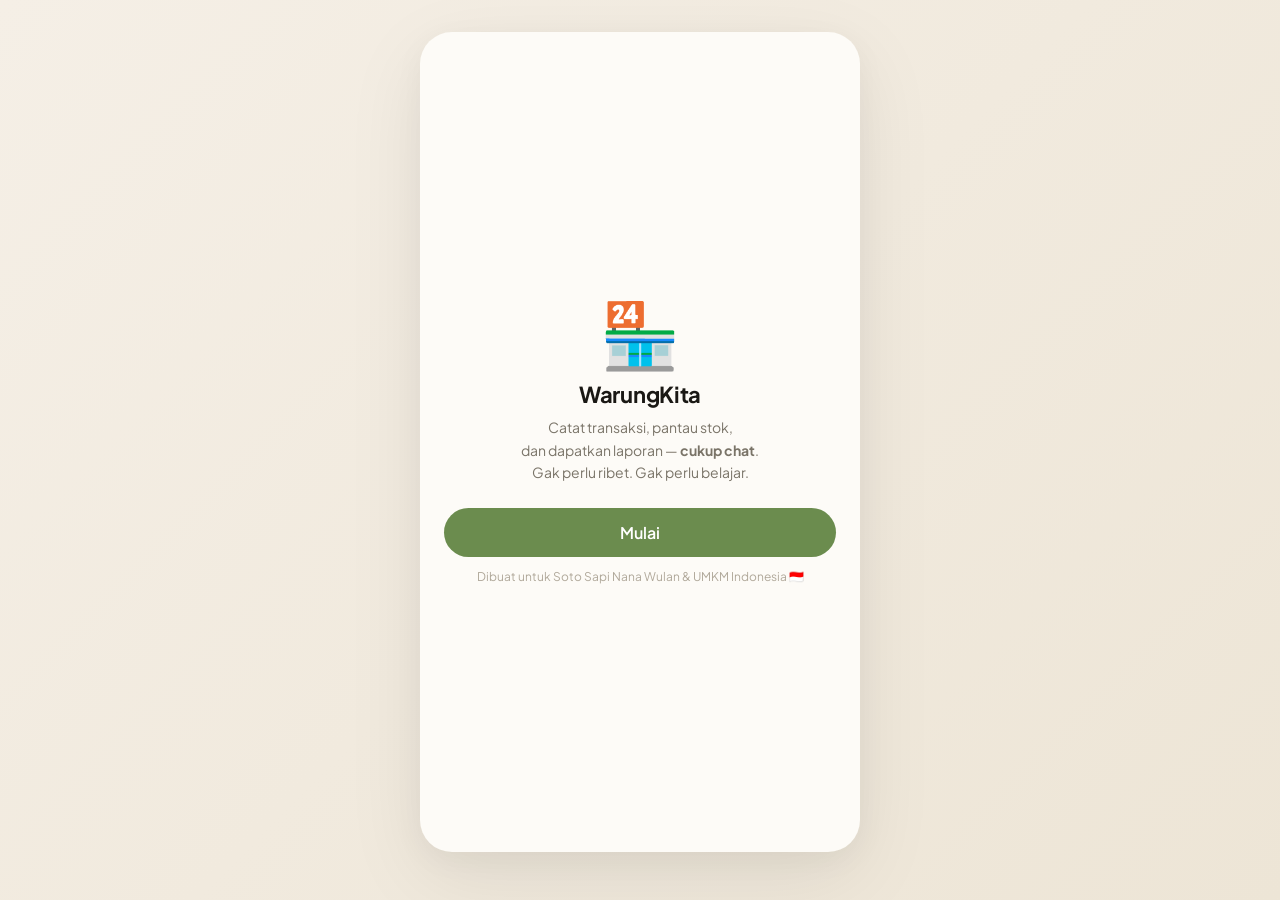
==== index.html @ b607e293 "security: move B.AI API keys from client to Vercel serverless function - Create /api/genai.js server" ====
<!DOCTYPE html>
<html lang="id">
<head>
<meta charset="UTF-8">
<meta name="viewport" content="width=device-width, initial-scale=1.0, viewport-fit=cover">
<meta name="theme-color" content="#6b8c4e">
<meta name="apple-mobile-web-app-capable" content="yes">
<meta name="apple-mobile-web-app-status-bar-style" content="default">
<meta name="apple-mobile-web-app-title" content="WarungKita">
<meta name="mobile-web-app-capable" content="yes">
<meta name="description" content="Catat transaksi, pantau stok, dan dapatkan laporan — cukup chat. Khusus UMKM Indonesia.">
<meta name="dicoding:email" content="daffahaidar1501@gmail.com">
<title>WarungKita</title>
<link rel="icon" type="image/svg+xml" href="favicon.svg">
<link rel="apple-touch-icon" href="favicon.svg">
<link rel="manifest" href="manifest.json">
<link href="https://fonts.googleapis.com/css2?family=Plus+Jakarta+Sans:wght@400;500;600;700&display=swap" rel="stylesheet">
<link rel="stylesheet" href="style.css">
</head>
<body>

<div class="phone" id="app">

  <!-- ONBOARDING -->
  <div id="onboarding" class="onboarding active">
    <div class="onboard-icon">🏪</div>
    <div class="onboard-title">WarungKita</div>
    <div class="onboard-desc">
      Catat transaksi, pantau stok,<br>
      dan dapatkan laporan — <strong>cukup chat</strong>.<br>
      Gak perlu ribet. Gak perlu belajar.
    </div>
    <button class="start-btn" id="btnMulai">Mulai</button>
    <div class="tagline">Dibuat untuk Soto Sapi Nana Wulan & UMKM Indonesia 🇮🇩</div>
  </div>

  <!-- SETUP NAMA WARUNG -->
  <div id="setup" class="onboarding">
    <div class="onboard-icon">✍️</div>
    <div class="onboard-title">Nama Warung</div>
    <div class="onboard-desc">Masukin nama warung kamu biar<br>kita bisa bantu catat jualan~</div>
    <input type="text" class="setup-input" id="inputNama" placeholder="Contoh: Soto Sapi Nana Wulan">
    <button class="start-btn" id="btnSetup" style="margin-top:16px">Gas mulai 👍</button>
  </div>

  <!-- MAIN CHAT -->
  <div id="main-chat" class="main-chat">
    <!-- HEADER -->
    <div class="header">
      <div class="header-top">
        <div class="header-left">
          <span class="header-title">WarungKita</span>
          <button class="tutup-btn" id="btnTutupHeader">🔒 Tutup</button>
        </div>
      </div>
      <div class="header-actions-left">
        <button class="header-icon-btn" id="btnInstallManual" title="Pasang sebagai app" aria-label="Pasang app">
          <svg viewBox="0 0 24 24" fill="none" stroke="currentColor" stroke-width="2.4" stroke-linecap="round" stroke-linejoin="round" aria-hidden="true">
            <path d="M21 15v4a2 2 0 0 1-2 2H5a2 2 0 0 1-2-2v-4"/>
            <polyline points="7 10 12 15 17 10"/>
            <line x1="12" y1="15" x2="12" y2="3"/>
          </svg>
          <span class="btn-fallback" aria-hidden="true">⬇</span>
        </button>
        <button class="header-icon-btn" id="btnReset" title="Pengaturan" aria-label="Pengaturan">
          <svg viewBox="0 0 24 24" fill="none" stroke="currentColor" stroke-width="2.4" stroke-linecap="round" stroke-linejoin="round" aria-hidden="true">
            <circle cx="12" cy="12" r="3"/>
            <path d="M19.4 15a1.65 1.65 0 0 0 .33 1.82l.06.06a2 2 0 0 1 0 2.83 2 2 0 0 1-2.83 0l-.06-.06a1.65 1.65 0 0 0-1.82-.33 1.65 1.65 0 0 0-1 1.51V21a2 2 0 0 1-4 0v-.09A1.65 1.65 0 0 0 9 19.4a1.65 1.65 0 0 0-1.82.33l-.06.06a2 2 0 0 1-2.83 0 2 2 0 0 1 0-2.83l.06-.06a1.65 1.65 0 0 0 .33-1.82 1.65 1.65 0 0 0-1.51-1H3a2 2 0 0 1 0-4h.09A1.65 1.65 0 0 0 4.6 9a1.65 1.65 0 0 0-.33-1.82l-.06-.06a2 2 0 0 1 0-2.83 2 2 0 0 1 2.83 0l.06.06a1.65 1.65 0 0 0 1.82.33H9a1.65 1.65 0 0 0 1-1.51V3a2 2 0 0 1 4 0v.09a1.65 1.65 0 0 0 1 1.51 1.65 1.65 0 0 0 1.82-.33l.06-.06a2 2 0 0 1 2.83 0 2 2 0 0 1 0 2.83l-.06.06a1.65 1.65 0 0 0-.33 1.82V9a1.65 1.65 0 0 0 1.51 1H21a2 2 0 0 1 0 4h-.09a1.65 1.65 0 0 0-1.51 1z"/>
          </svg>
          <span class="btn-fallback" aria-hidden="true">⚙</span>
        </button>
      </div>
      <div class="warung-name" id="displayNama">-</div>
      <div class="warung-status" id="statusBar">
        <span class="dot" id="statusDot"></span>
        <span id="statusText">Siap bantu catat transaksi</span>
      </div>
    </div>

    <!-- QUICK ACTIONS -->
    <div class="quick-actions" id="quickActions">
      <button class="q-chip" data-cmd="jual">📝 Jual</button>
      <button class="q-chip" data-cmd="laporan">📊 Laporan</button>
      <button class="q-chip" data-cmd="stok">📦 Stok</button>
      <button class="q-chip" data-cmd="utang">💳 Utang</button>
      <button class="q-chip" data-cmd="tutup">🔒 Tutup</button>
    </div>

    <!-- QUICK-SELL BUTTONS (stok items) -->
    <div class="quick-sell" id="quickSell" style="display:none"></div>

    <!-- CHAT AREA -->
    <div class="chat-area" id="chatArea">
      <!-- messages rendered here by JS -->
    </div>

    <!-- INPUT BAR -->
    <div class="input-bar" id="inputBar">
      <input class="input-field" id="chatInput" type="text" placeholder="Ketik di sini..." autocomplete="off" autocorrect="off" autocapitalize="off" spellcheck="false">
      <button class="send-btn" id="btnSend" aria-label="Kirim pesan">➤</button>
    </div>
  </div>

  <!-- MODALS -->
  <div class="modal-overlay" id="modalTutup">
    <div class="modal-box">
      <div class="modal-icon">🛌</div>
      <div class="modal-title">Mau tutup warung sekarang?</div>
      <div class="modal-desc">Nanti kita rekap dulu jualan hari ini yaa~</div>
      <div class="modal-actions">
        <button class="modal-btn secondary" onclick="closeModal('modalTutup')">Nanti dulu</button>
        <button class="modal-btn primary" id="btnTutupYa">Mau 👍</button>
      </div>
    </div>
  </div>

  <div class="modal-overlay" id="modalRekap">
    <div class="modal-box" style="text-align:left">
      <div class="modal-icon" style="text-align:center">📋</div>
      <div class="modal-title" style="text-align:center">Rekap Hari Ini</div>
      <div class="modal-desc" style="text-align:center" id="rekapDate">-</div>
      <div id="rekapContent"></div>
      <div class="rekap-share-row" id="rekapShareRow" style="display:none">
        <button class="modal-btn secondary" id="btnRekapCopy" style="flex:1;min-width:0">📋 Salin Laporan</button>
        <button class="modal-btn green" id="btnRekapWA" style="flex:1;min-width:0">🔗 Share WhatsApp</button>
      </div>
      <div class="modal-actions" style="flex-direction:column;margin-top:16px">
        <button class="modal-btn primary" style="width:100%" id="btnRekapTutup">Sip, tutup 👌</button>
      </div>
    </div>
  </div>

  <div class="modal-overlay" id="modalBuka">
    <div class="modal-box">
      <div class="modal-icon">🤔</div>
      <div class="modal-title" id="modalBukaTitle">Masih awal nih..</div>
      <div class="modal-desc" id="modalBukaDesc">-</div>
      <div class="modal-actions">
        <button class="modal-btn secondary" id="btnBukaTutup">Gpp, tutup aja</button>
        <button class="modal-btn green" id="btnBukaLanjut">Mau 👍</button>
      </div>
    </div>
  </div>

  <div class="closed-overlay" id="closedOverlay">
    <div class="closed-icon">🌙</div>
    <div class="closed-title">Warung Tutup</div>
    <div class="closed-desc">Udah selesai jualan hari ini?<br>Tenang, datanya aman tersimpan.</div>
    <button class="buka-btn" id="btnBukaLagi">🔓 Buka lagi</button>
  </div>

</div>

<!-- PWA INSTALL BANNER -->
<div class="install-banner" id="installBanner" role="dialog" aria-label="Install WarungKita">
  <div class="install-banner-icon">🏪</div>
  <div class="install-banner-text">
    <div class="install-banner-title">Pasang WarungKita</div>
    <div class="install-banner-desc">Akses cepet dari home screen</div>
  </div>
  <button class="install-banner-btn" id="installBtn">Pasang</button>
  <button class="install-banner-close" id="installClose" aria-label="Tutup">✕</button>
</div>

<script src="genai.js?v=2"></script>
<script src="app.js?v=2"></script>
</body>
</html>
---- style.css ----
/* ===== WarungKita - Responsive + PWA-Ready ===== */
*{margin:0;padding:0;box-sizing:border-box}
:root{
  --bg:#FDFBF7;
  --sage:#6b8c4e;
  --sage-dark:#55723c;
  --sage-light:#82a566;
  --ink:#1a1814;
  --ink-soft:#5a5245;
  --line:#e8e3d9;
  --chip:#f0ede6;
  --green:#6fcf97;
  --red:#eb5757;
  --radius:32px;
  --shadow:0 24px 80px rgba(0,0,0,0.08),0 8px 32px rgba(0,0,0,0.04);
}
/* CRITICAL: lock the outer viewport so .phone stays perfectly solid during
   Android Chrome URL bar collapse/expand gestures. The flex centering + body
   scroll chain caused the entire UI to drift up/down on touch. We instead
   use fixed positioning: the body becomes a single-positioned wrapper, .phone
   fills the entire viewport (minus safe-area), and inner .chat-area handles
   scrolling. */
html,body{
  height:100%;
  overflow:hidden;
  position:fixed;
  top:0;left:0;right:0;bottom:0;
  width:100%;
  overscroll-behavior:none;
  touch-action:manipulation;
}
body{
  font-family:'Plus Jakarta Sans',-apple-system,BlinkMacSystemFont,sans-serif;
  background:#FDFBF7;
  padding:env(safe-area-inset-top) env(safe-area-inset-right) env(safe-area-inset-bottom) env(safe-area-inset-left);
  -webkit-font-smoothing:antialiased;
  -webkit-tap-highlight-color:transparent;
}
.phone{
  width:100%;max-width:420px;margin:0 auto;background:var(--bg);
  border-radius:0;overflow:hidden;position:relative;
  height:100%;display:flex;flex-direction:column;
  box-shadow:var(--shadow);
}
/* Re-add rounded corners when there's enough height (>= 700px) */
@media (min-height:700px){
  body{padding:16px;padding-top:max(16px,env(safe-area-inset-top));padding-bottom:max(16px,env(safe-area-inset-bottom))}
  .phone{border-radius:var(--radius);height:calc(100% - 32px);max-height:900px}
}

/* HEADER */
.header{background:linear-gradient(135deg,#6b8c4e,#82a566);padding:20px 20px 16px;color:#fff;flex-shrink:0;position:relative}
.header-top{display:flex;flex-direction:column;align-items:stretch;margin-bottom:2px}
.header-left{display:flex;align-items:center;gap:8px;flex:1;min-width:0;overflow:hidden}
.header-title{font-size:13px;font-weight:500;opacity:0.85;letter-spacing:0.3px;white-space:nowrap;overflow:hidden;text-overflow:ellipsis;min-width:0}
.header-actions-left{display:flex;align-items:center;gap:6px;margin-top:6px;margin-bottom:2px;justify-content:flex-start}
.header-icon-btn{
  width:36px;height:36px;
  background:rgba(255,255,255,0.2);border:1.5px solid rgba(255,255,255,0.35);border-radius:50%;
  display:flex;align-items:center;justify-content:center;
  cursor:pointer;
  -webkit-tap-highlight-color:transparent;
  transition:transform 0.15s,background 0.15s;
  flex-shrink:0;
}
.header-icon-btn:active{transform:scale(0.92);background:rgba(255,255,255,0.3)}
.header-icon-btn svg{width:18px;height:18px;display:none;color:#fff;stroke-width:2.4}
.header-icon-btn .btn-fallback{display:block;font-size:16px;line-height:1}
.tutup-btn{padding:6px 14px;background:rgba(255,255,255,0.2);border:1.5px solid rgba(255,255,255,0.35);border-radius:16px;color:#fff;font-size:12px;font-weight:500;cursor:pointer;font-family:inherit;transition:background 0.2s;-webkit-tap-highlight-color:transparent}
.tutup-btn:active{background:rgba(255,255,255,0.35)}
.warung-name{font-size:20px;font-weight:700;letter-spacing:-0.3px;line-height:1.2;overflow:hidden;text-overflow:ellipsis}
.dot{width:7px;height:7px;background:#6fcf97;border-radius:50%;display:inline-block;box-shadow:0 0 0 2px rgba(111,207,151,0.25)}
.dot.merah{background:#eb5757;box-shadow:0 0 0 2px rgba(235,87,87,0.25)}

/* QUICK ACTIONS */
.quick-actions{
  display:flex;gap:8px;padding:12px 16px;overflow-x:auto;scrollbar-width:none;
  flex-shrink:0;-webkit-overflow-scrolling:touch;
  position:relative;scroll-behavior:smooth;
}
/* Right-edge fade indicator — only when content overflows */
.quick-actions:not(.no-scroll)::after{
  content:"";position:absolute;top:0;right:0;bottom:0;width:48px;
  background:linear-gradient(to right,rgba(253,251,247,0) 0%,rgba(253,251,247,0.95) 70%,var(--bg) 100%);
  pointer-events:none;border-radius:0 var(--radius) 0 0;
  transition:opacity 0.2s;
}
/* Hide fade when scrolled to end OR when no scroll needed */
.quick-actions.scrolled-end::after,.quick-actions.no-scroll::after{opacity:0}
.q-chip-chevron{
  display:inline-flex;align-items:center;justify-content:center;
  width:28px;height:28px;border-radius:50%;
  background:transparent;color:var(--sage);cursor:pointer;border:none;
  flex-shrink:0;-webkit-tap-highlight-color:transparent;
  margin-left:auto;align-self:center;transition:background 0.2s;
}
.q-chip-chevron:active{background:var(--chip)}
.quick-actions::-webkit-scrollbar{display:none}
.q-chip{padding:8px 14px;background:var(--chip);border-radius:20px;font-size:12px;color:var(--ink-soft);white-space:nowrap;border:none;cursor:pointer;font-family:inherit;font-weight:500;transition:background 0.2s;-webkit-tap-highlight-color:transparent}
.q-chip:active{background:#e3dcd0}

/* QUICK-SELL BUTTONS (stok items) */
.quick-sell{
  display:flex;gap:8px;padding:0 16px 8px;overflow-x:auto;scrollbar-width:none;
  flex-shrink:0;-webkit-overflow-scrolling:touch;
}
.quick-sell::-webkit-scrollbar{display:none}
.qs-btn{
  padding:10px 16px;background:#fff;border:1.5px solid var(--sage);border-radius:24px;
  font-size:13px;font-weight:600;color:var(--sage);white-space:nowrap;
  cursor:pointer;font-family:inherit;transition:all 0.15s;
  -webkit-tap-highlight-color:transparent;flex-shrink:0;
}
.qs-btn:active{background:var(--sage);color:#fff;transform:scale(0.96)}

/* CHAT AREA */
.chat-area{flex:1;overflow-y:auto;padding:12px 16px;scroll-behavior:smooth;-webkit-overflow-scrolling:touch}
.chat-area::-webkit-scrollbar{width:0}
.date-label{text-align:center;font-size:11px;color:#b0a89a;margin-bottom:12px;font-weight:500}

/* MESSAGES */
.msg-row{display:flex;margin-bottom:10px}
.msg-row.in{justify-content:flex-start}
.msg-row.out{justify-content:flex-end}
.msg{max-width:85%;padding:11px 15px;border-radius:20px;font-size:14px;line-height:1.5;position:relative;word-break:break-word;overflow-wrap:break-word}
.msg.in{background:#f0ede6;color:var(--ink);border-bottom-left-radius:6px}
.msg.out{background:var(--sage);color:#fff;border-bottom-right-radius:6px}
.msg-time{font-size:10px;color:inherit;opacity:0.55;text-align:right;margin-top:3px}
.msg.out .msg-time{color:rgba(255,255,255,0.7)}
.msg.in .msg-time{color:#8b8b8b}
.msg.bot{background:#fff;border:1.5px solid var(--line);border-bottom-left-radius:6px;box-shadow:0 2px 8px rgba(0,0,0,0.03)}
.msg.bot .bot-name{font-weight:600;color:var(--sage);font-size:12px;margin-bottom:3px}
.check-green{display:inline-block;width:14px;height:14px;background:var(--green);border-radius:50%;color:#fff;font-size:9px;text-align:center;line-height:14px;margin-left:4px;vertical-align:middle}

/* BUTTONS IN CHAT */
.chat-btns{display:flex;gap:8px;margin-top:8px;flex-wrap:wrap}
.ok-btn{padding:6px 18px;background:var(--sage);color:#fff;border-radius:20px;font-size:13px;font-weight:500;border:none;cursor:pointer;font-family:inherit;-webkit-tap-highlight-color:transparent}
.ok-btn:active{transform:scale(0.95)}
.koreksi-btn{padding:6px 14px;background:transparent;color:var(--sage);border-radius:20px;font-size:13px;font-weight:500;border:1.5px solid #d4cdbe;cursor:pointer;font-family:inherit;-webkit-tap-highlight-color:transparent}
.koreksi-btn:active{transform:scale(0.95)}

/* INPUT BAR */
.input-bar{padding:10px 16px calc(18px + env(safe-area-inset-bottom));display:flex;gap:8px;align-items:center;flex-shrink:0;background:var(--bg);border-top:1px solid var(--line)}
.input-field{flex:1;min-width:0;padding:12px 18px;border:1.5px solid var(--line);border-radius:24px;font-family:inherit;font-size:14px;background:#fff;color:var(--ink);outline:none;transition:border 0.2s}
.input-field:focus{border-color:var(--sage)}
.input-field::placeholder{color:#c4bdb0}
.send-btn{width:46px;height:46px;background:var(--sage);border-radius:50%;border:none;color:#fff;font-size:18px;cursor:pointer;display:flex;align-items:center;justify-content:center;flex-shrink:0;transition:transform 0.15s;-webkit-tap-highlight-color:transparent}
.send-btn:active{transform:scale(0.9)}
.send-btn:disabled{background:#d4cdbe;cursor:not-allowed}

/* ONBOARDING */
.onboarding{display:none;padding:32px 24px;text-align:center;flex:1;justify-content:center;flex-direction:column}
.onboarding.active{display:flex}
.onboard-icon{font-size:64px;margin-bottom:16px;line-height:1}
.onboard-icon img{width:96px;height:96px;display:block;margin:0 auto 16px}
.onboard-title{font-size:22px;font-weight:700;color:var(--ink);margin-bottom:8px;letter-spacing:-0.3px}
.onboard-desc{font-size:14px;color:#7a7468;line-height:1.6;margin-bottom:24px}
.start-btn{padding:14px 40px;background:var(--sage);color:#fff;border:none;border-radius:28px;font-size:16px;font-weight:600;cursor:pointer;font-family:inherit;transition:transform 0.2s;-webkit-tap-highlight-color:transparent}
.start-btn:active{transform:scale(0.96)}
.tagline{font-size:12px;color:#b0a89a;margin-top:12px}
.setup-input{width:100%;padding:14px 18px;border:1.5px solid var(--line);border-radius:16px;font-family:inherit;font-size:16px;background:#fff;color:var(--ink);outline:none;text-align:center;transition:border 0.2s}
.setup-input:focus{border-color:var(--sage)}
.main-chat{display:none;flex:1;flex-direction:column;overflow:hidden}
.main-chat.active{display:flex}

/* MODALS */
.modal-overlay{display:none;position:fixed;top:0;left:0;right:0;bottom:0;background:rgba(0,0,0,0.45);z-index:100;justify-content:center;align-items:center;padding:24px}
.modal-overlay.active{display:flex}
.modal-box{background:var(--bg);border-radius:24px;padding:28px 24px 20px;max-width:360px;width:100%;text-align:center;box-shadow:0 24px 80px rgba(0,0,0,0.15);animation:modalIn 0.25s ease;max-height:85vh;overflow-y:auto}
@keyframes modalIn{from{transform:scale(0.94);opacity:0}to{transform:scale(1);opacity:1}}
.modal-icon{font-size:48px;margin-bottom:12px}
.modal-title{font-size:18px;font-weight:700;color:var(--ink);margin-bottom:6px}
.modal-desc{font-size:14px;color:#7a7468;line-height:1.5;margin-bottom:20px}
.modal-actions{display:flex;gap:10px;justify-content:center;flex-wrap:wrap}
.modal-btn{padding:12px 24px;border-radius:24px;font-size:15px;font-weight:600;border:none;cursor:pointer;font-family:inherit;min-width:120px;transition:transform 0.2s;-webkit-tap-highlight-color:transparent}
.modal-btn:active{transform:scale(0.96)}
.modal-btn.primary{background:var(--sage);color:#fff}
.modal-btn.secondary{background:var(--chip);color:var(--ink-soft)}
.modal-btn.green{background:var(--green);color:var(--ink)}

/* REKAP TABLE */
.rekap-card{background:#f8f6f1;border-radius:16px;padding:12px 16px;text-align:left}
.r-line{display:flex;justify-content:space-between;font-size:13px;padding:3px 0;gap:8px}
.r-lbl{color:var(--ink-soft);flex:1}
.r-val{font-weight:600;color:var(--ink);text-align:right;white-space:nowrap}
.r-untung .r-lbl,.r-untung .r-val{color:#2f7d4f;font-weight:700}
.rekap-divider{height:1px;background:var(--line);margin:6px 0}
.rekap-share-row{display:flex;gap:8px;margin-top:12px}

/* PROGRESS BAR */
.progress-wrap{margin:6px 0 2px}
.progress-bar{width:100%;height:10px;background:#e8e3d9;border-radius:8px;overflow:hidden;position:relative}
.progress-fill{height:100%;background:linear-gradient(90deg,#6fcf97,#3a9d63);border-radius:8px;transition:width 0.4s ease}
.progress-bar.over .progress-fill{background:linear-gradient(90deg,#f0c75e,#d9a441)}
.progress-label{font-size:11px;color:var(--ink-soft);margin-top:3px;text-align:right}

/* RIWAYAT ITEM */
.riwayat-item{background:#fff;border:1px solid var(--line);border-radius:12px;padding:8px 10px;margin:6px 0;font-size:12px}
.riwayat-id{font-size:11px;color:#b0a89a;margin-bottom:3px;font-weight:500}
.riwayat-line{color:var(--ink-soft);line-height:1.6}
.riwayat-total{color:var(--ink);margin-top:3px;padding-top:3px;border-top:1px dashed var(--line)}

/* CLOSED OVERLAY */
.closed-overlay{display:none;position:absolute;top:0;left:0;right:0;bottom:0;background:rgba(0,0,0,0.65);z-index:50;backdrop-filter:blur(4px);justify-content:center;align-items:center;flex-direction:column;padding:32px;color:#fff;text-align:center;border-radius:var(--radius)}
.closed-overlay.active{display:flex}
.closed-icon{font-size:56px;margin-bottom:16px;opacity:0.9}
.closed-title{font-size:20px;font-weight:700;margin-bottom:4px}
.closed-desc{font-size:14px;opacity:0.8;line-height:1.5;margin-bottom:20px}
.buka-btn{padding:14px 40px;background:var(--green);color:var(--ink);border:none;border-radius:28px;font-size:16px;font-weight:700;cursor:pointer;font-family:inherit;transition:transform 0.2s;-webkit-tap-highlight-color:transparent}
.buka-btn:active{transform:scale(0.96)}

/* PWA INSTALL BANNER */
.install-banner{display:none;position:fixed;left:16px;right:16px;bottom:calc(16px + env(safe-area-inset-bottom));background:var(--ink);color:#fff;border-radius:18px;padding:14px 16px;z-index:200;box-shadow:0 12px 40px rgba(0,0,0,0.25);align-items:center;gap:12px;animation:slideUp 0.3s ease}
.install-banner.show{display:flex}
@keyframes slideUp{from{transform:translateY(120%);opacity:0}to{transform:translateY(0);opacity:1}}
.install-banner-icon{width:44px;height:44px;background:#fff;border-radius:10px;display:flex;align-items:center;justify-content:center;font-size:24px;flex-shrink:0}
.install-banner-text{flex:1;min-width:0}
.install-banner-title{font-size:13px;font-weight:600;line-height:1.2}
.install-banner-desc{font-size:11px;opacity:0.75;margin-top:2px}
.install-banner-btn{padding:8px 14px;background:var(--sage);color:#fff;border:none;border-radius:14px;font-size:12px;font-weight:600;cursor:pointer;font-family:inherit;flex-shrink:0;-webkit-tap-highlight-color:transparent}
.install-banner-close{background:transparent;border:none;color:#fff;opacity:0.5;font-size:18px;cursor:pointer;padding:4px;-webkit-tap-highlight-color:transparent}

/* RESPONSIVE — TABLET & DESKTOP */
@media(min-width:768px){
  body{padding:24px}
  .phone{max-width:440px;height:min(820px,calc(100vh - 48px))}
}
@media(min-width:1024px){
  body{padding:32px;background:linear-gradient(135deg,#f5efe6 0%,#ede5d6 100%)}
  .phone{max-width:440px}
}

/* RESPONSIVE — MOBILE BREAKPOINTS */
@media(max-width:480px){
  body{padding:0}
  .phone{border-radius:0;height:100dvh;height:100vh;box-shadow:none}
  .closed-overlay{border-radius:0}
}
@media(max-width:380px){
  /* Small phones — squeeze padding + font sizes */
  .header{padding:16px 14px 12px}
  .header-title{font-size:12px}
  .warung-name{font-size:18px}
  .warung-status{font-size:12px}
  .header-icon-btn{width:32px;height:32px}
  .header-icon-btn svg{width:16px;height:16px}
  .tutup-btn{padding:5px 10px;font-size:11px}
  .quick-actions{padding:10px 12px}
  .q-chip{padding:7px 12px;font-size:11px}
  .chat-area{padding:10px 12px}
  .msg{font-size:13px;padding:10px 13px}
  .input-bar{padding:8px 12px calc(14px + env(safe-area-inset-bottom));gap:6px}
  .input-field{padding:10px 14px;font-size:13px}
  .send-btn{width:42px;height:42px;font-size:16px}
  .modal-box{padding:24px 18px 16px}
  .modal-title{font-size:16px}
  .modal-desc{font-size:13px}
  .modal-btn{padding:10px 20px;font-size:14px;min-width:100px}
}
@media(max-width:320px){
  /* iPhone SE / very small */
  .onboard-icon{font-size:48px}
  .onboard-title{font-size:18px}
  .onboard-desc{font-size:13px}
  .start-btn{padding:12px 32px;font-size:14px}
  .warung-name{font-size:16px}
  .header-icon-btn{width:30px;height:30px}
  .header-icon-btn svg{width:15px;height:15px}
}
@media(max-height:600px){
  /* Short screens (landscape phone) */
  .phone{height:100vh;border-radius:0;box-shadow:none}
  .onboarding{padding:20px 24px}
  .onboard-icon{font-size:48px;margin-bottom:8px}
  .onboard-desc{margin-bottom:16px}
}
@media(prefers-color-scheme:dark){
  /* Dark mode hint (not full impl, just safe defaults) */
  :root{--bg:#FDFBF7} /* keep cream for now */
}

/* iOS input zoom prevention */
@supports(-webkit-touch-callout:none){
  .input-field,.setup-input{font-size:16px}
}

/* Reduce motion for accessibility */
@media(prefers-reduced-motion:reduce){
  *{animation-duration:0.01ms!important;animation-iteration-count:1!important;transition-duration:0.01ms!important}
}
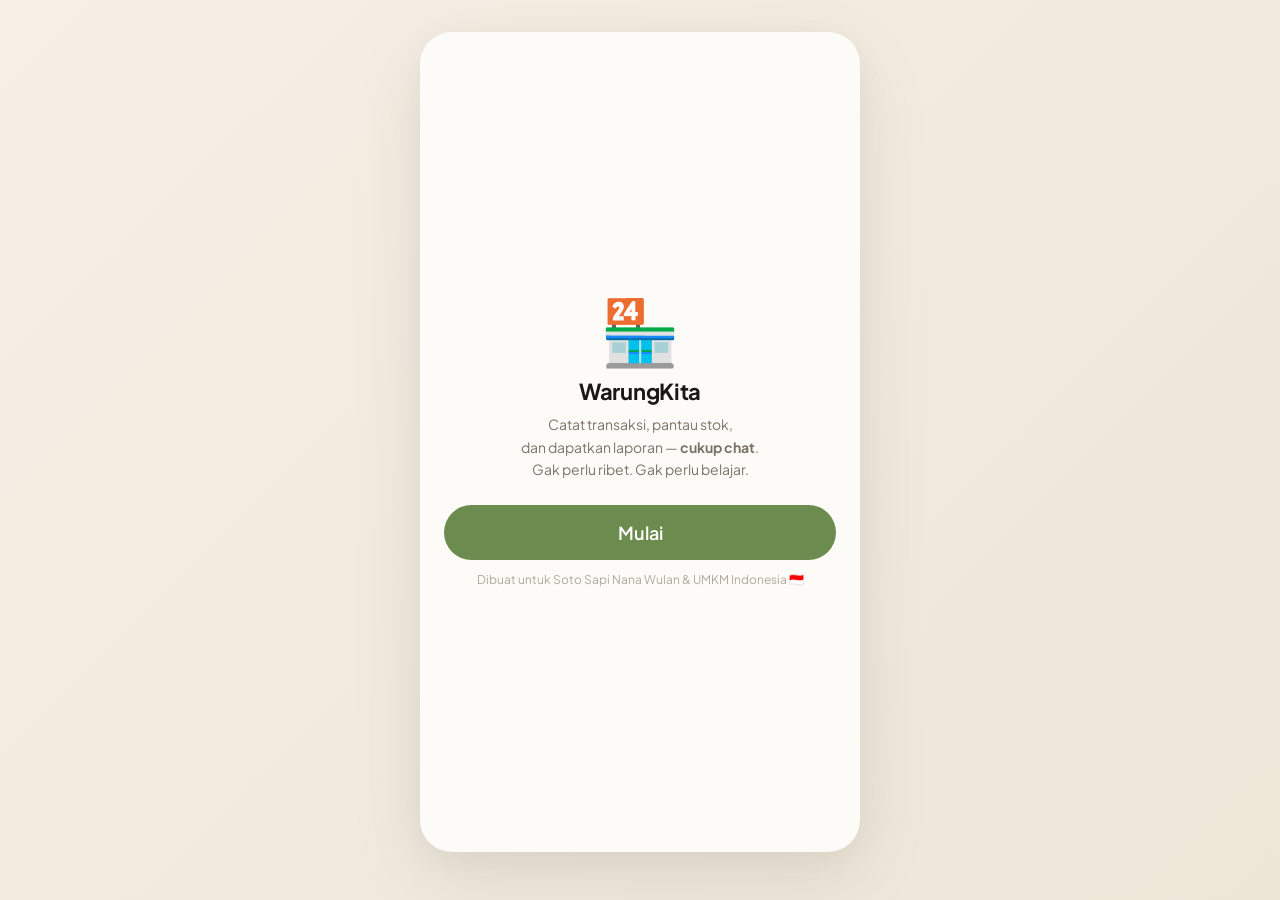
==== commit f0218637: "Refactor v3.5: split app.js (2214 lines) into 14 modular files under src/ - config.js: API_BASE, con" ====
--- a/index.html
+++ b/index.html
@@ -162,7 +162,22 @@
   <button class="install-banner-close" id="installClose" aria-label="Tutup">✕</button>
 </div>
 
-<script src="genai.js?v=2"></script>
-<script src="app.js?v=2"></script>
+<script src="genai.js?v=3"></script>
+<!-- WarungKita v3.5 Modular — load order matters (deps flow top-down) -->
+<script src="src/config.js?v=3"></script>
+<script src="src/state.js?v=3"></script>
+<script src="src/pwa.js?v=3"></script>
+<script src="src/chat.js?v=3"></script>
+<script src="src/utils.js?v=3"></script>
+<script src="src/items.js?v=3"></script>
+<script src="src/transactions.js?v=3"></script>
+<script src="src/report.js?v=3"></script>
+<script src="src/pengeluaran.js?v=3"></script>
+<script src="src/utang.js?v=3"></script>
+<script src="src/tutup.js?v=3"></script>
+<script src="src/input.js?v=3"></script>
+<script src="src/events.js?v=3"></script>
+<script src="src/helpers.js?v=3"></script>
+<!-- app.js is now just a loader doc — all logic in src/ modules -->
 </body>
 </html>
--- a/style.css
+++ b/style.css
@@ -49,13 +49,13 @@
 }
 
 /* HEADER */
-.header{background:linear-gradient(135deg,#6b8c4e,#82a566);padding:20px 20px 16px;color:#fff;flex-shrink:0;position:relative}
+.header{background:linear-gradient(135deg,#6b8c4e,#82a566);padding:clamp(10px,4.5vw,20px) clamp(8px,4vw,20px) clamp(8px,3.5vw,16px);color:#fff;flex-shrink:0;position:relative}
 .header-top{display:flex;flex-direction:column;align-items:stretch;margin-bottom:2px}
-.header-left{display:flex;align-items:center;gap:8px;flex:1;min-width:0;overflow:hidden}
-.header-title{font-size:13px;font-weight:500;opacity:0.85;letter-spacing:0.3px;white-space:nowrap;overflow:hidden;text-overflow:ellipsis;min-width:0}
+.header-left{display:flex;align-items:center;gap:6px;flex:1;min-width:0;overflow:hidden;flex-wrap:wrap}
+.header-title{font-size:clamp(10px,3.2vw,13px);font-weight:500;opacity:0.85;letter-spacing:0.3px;white-space:nowrap;overflow:hidden;text-overflow:ellipsis;min-width:0}
 .header-actions-left{display:flex;align-items:center;gap:6px;margin-top:6px;margin-bottom:2px;justify-content:flex-start}
 .header-icon-btn{
-  width:36px;height:36px;
+  width:clamp(36px,11vw,48px);height:clamp(36px,11vw,48px);
   background:rgba(255,255,255,0.2);border:1.5px solid rgba(255,255,255,0.35);border-radius:50%;
   display:flex;align-items:center;justify-content:center;
   cursor:pointer;
@@ -64,17 +64,18 @@
   flex-shrink:0;
 }
 .header-icon-btn:active{transform:scale(0.92);background:rgba(255,255,255,0.3)}
-.header-icon-btn svg{width:18px;height:18px;display:none;color:#fff;stroke-width:2.4}
-.header-icon-btn .btn-fallback{display:block;font-size:16px;line-height:1}
-.tutup-btn{padding:6px 14px;background:rgba(255,255,255,0.2);border:1.5px solid rgba(255,255,255,0.35);border-radius:16px;color:#fff;font-size:12px;font-weight:500;cursor:pointer;font-family:inherit;transition:background 0.2s;-webkit-tap-highlight-color:transparent}
+.header-icon-btn svg{width:clamp(18px,5.5vw,24px);height:clamp(18px,5.5vw,24px);display:none;color:#fff;stroke-width:2.4}
+.header-icon-btn .btn-fallback{display:block;font-size:clamp(14px,4.5vw,20px);line-height:1}
+.tutup-btn{padding:clamp(4px,1.5vw,6px) clamp(8px,3vw,14px);background:rgba(255,255,255,0.2);border:1.5px solid rgba(255,255,255,0.35);border-radius:16px;color:#fff;font-size:clamp(10px,3vw,12px);font-weight:500;cursor:pointer;font-family:inherit;transition:background 0.2s;-webkit-tap-highlight-color:transparent}
 .tutup-btn:active{background:rgba(255,255,255,0.35)}
-.warung-name{font-size:20px;font-weight:700;letter-spacing:-0.3px;line-height:1.2;overflow:hidden;text-overflow:ellipsis}
+.warung-name{font-size:clamp(14px,5.2vw,20px);font-weight:700;letter-spacing:-0.3px;line-height:1.2;overflow:hidden;text-overflow:ellipsis}
 .dot{width:7px;height:7px;background:#6fcf97;border-radius:50%;display:inline-block;box-shadow:0 0 0 2px rgba(111,207,151,0.25)}
 .dot.merah{background:#eb5757;box-shadow:0 0 0 2px rgba(235,87,87,0.25)}
+.warung-status{font-size:clamp(10px,2.8vw,13px)}
 
 /* QUICK ACTIONS */
 .quick-actions{
-  display:flex;gap:8px;padding:12px 16px;overflow-x:auto;scrollbar-width:none;
+  display:flex;gap:clamp(4px,1.5vw,8px);padding:clamp(8px,3vw,12px) clamp(8px,3.5vw,16px);overflow-x:auto;scrollbar-width:none;
   flex-shrink:0;-webkit-overflow-scrolling:touch;
   position:relative;scroll-behavior:smooth;
 }
@@ -96,69 +97,67 @@
 }
 .q-chip-chevron:active{background:var(--chip)}
 .quick-actions::-webkit-scrollbar{display:none}
-.q-chip{padding:8px 14px;background:var(--chip);border-radius:20px;font-size:12px;color:var(--ink-soft);white-space:nowrap;border:none;cursor:pointer;font-family:inherit;font-weight:500;transition:background 0.2s;-webkit-tap-highlight-color:transparent}
+.q-chip{padding:clamp(8px,2.8vw,12px) clamp(12px,3.5vw,18px);background:var(--chip);border-radius:24px;font-size:clamp(11px,3vw,14px);color:var(--ink-soft);white-space:nowrap;border:none;cursor:pointer;font-family:inherit;font-weight:500;transition:background 0.2s;-webkit-tap-highlight-color:transparent;min-height:clamp(36px,10vw,44px);display:flex;align-items:center}
 .q-chip:active{background:#e3dcd0}
 
 /* QUICK-SELL BUTTONS (stok items) */
 .quick-sell{
-  display:flex;gap:8px;padding:0 16px 8px;overflow-x:auto;scrollbar-width:none;
+  display:flex;gap:clamp(4px,1.5vw,8px);padding:0 clamp(8px,3.5vw,16px) clamp(4px,1.8vw,8px);overflow-x:auto;scrollbar-width:none;
   flex-shrink:0;-webkit-overflow-scrolling:touch;
 }
 .quick-sell::-webkit-scrollbar{display:none}
 .qs-btn{
-  padding:10px 16px;background:#fff;border:1.5px solid var(--sage);border-radius:24px;
-  font-size:13px;font-weight:600;color:var(--sage);white-space:nowrap;
+  padding:clamp(10px,3vw,14px) clamp(14px,4vw,20px);background:#fff;border:1.5px solid var(--sage);border-radius:24px;
+  font-size:clamp(12px,3.2vw,15px);font-weight:600;color:var(--sage);white-space:nowrap;
   cursor:pointer;font-family:inherit;transition:all 0.15s;
-  -webkit-tap-highlight-color:transparent;flex-shrink:0;
+  -webkit-tap-highlight-color:transparent;flex-shrink:0;min-height:clamp(40px,11vw,48px);display:flex;align-items:center;
 }
 .qs-btn:active{background:var(--sage);color:#fff;transform:scale(0.96)}
 
 /* CHAT AREA */
-.chat-area{flex:1;overflow-y:auto;padding:12px 16px;scroll-behavior:smooth;-webkit-overflow-scrolling:touch}
+.chat-area{flex:1;overflow-y:auto;padding:clamp(8px,3vw,12px) clamp(8px,3.5vw,16px);scroll-behavior:smooth;-webkit-overflow-scrolling:touch}
 .chat-area::-webkit-scrollbar{width:0}
-.date-label{text-align:center;font-size:11px;color:#b0a89a;margin-bottom:12px;font-weight:500}
+.date-label{text-align:center;font-size:clamp(9px,2.5vw,11px);color:#b0a89a;margin-bottom:clamp(6px,2vw,12px);font-weight:500}
 
 /* MESSAGES */
-.msg-row{display:flex;margin-bottom:10px}
+.msg-row{display:flex;margin-bottom:clamp(6px,2vw,10px)}
 .msg-row.in{justify-content:flex-start}
 .msg-row.out{justify-content:flex-end}
-.msg{max-width:85%;padding:11px 15px;border-radius:20px;font-size:14px;line-height:1.5;position:relative;word-break:break-word;overflow-wrap:break-word}
+.msg{max-width:85%;padding:clamp(8px,2.5vw,11px) clamp(10px,3vw,15px);border-radius:20px;font-size:clamp(11px,3.2vw,14px);line-height:1.5;position:relative;word-break:break-word;overflow-wrap:break-word}
 .msg.in{background:#f0ede6;color:var(--ink);border-bottom-left-radius:6px}
 .msg.out{background:var(--sage);color:#fff;border-bottom-right-radius:6px}
-.msg-time{font-size:10px;color:inherit;opacity:0.55;text-align:right;margin-top:3px}
+.msg-time{font-size:clamp(8px,2.2vw,10px);color:inherit;opacity:0.55;text-align:right;margin-top:3px}
 .msg.out .msg-time{color:rgba(255,255,255,0.7)}
 .msg.in .msg-time{color:#8b8b8b}
 .msg.bot{background:#fff;border:1.5px solid var(--line);border-bottom-left-radius:6px;box-shadow:0 2px 8px rgba(0,0,0,0.03)}
-.msg.bot .bot-name{font-weight:600;color:var(--sage);font-size:12px;margin-bottom:3px}
-.check-green{display:inline-block;width:14px;height:14px;background:var(--green);border-radius:50%;color:#fff;font-size:9px;text-align:center;line-height:14px;margin-left:4px;vertical-align:middle}
+.msg.bot .bot-name{font-weight:600;color:var(--sage);font-size:clamp(10px,2.8vw,12px);margin-bottom:3px}
+.check-green{display:inline-block;width:clamp(11px,3vw,14px);height:clamp(11px,3vw,14px);background:var(--green);border-radius:50%;color:#fff;font-size:9px;text-align:center;line-height:14px;margin-left:4px;vertical-align:middle}
 
 /* BUTTONS IN CHAT */
-.chat-btns{display:flex;gap:8px;margin-top:8px;flex-wrap:wrap}
-.ok-btn{padding:6px 18px;background:var(--sage);color:#fff;border-radius:20px;font-size:13px;font-weight:500;border:none;cursor:pointer;font-family:inherit;-webkit-tap-highlight-color:transparent}
-.ok-btn:active{transform:scale(0.95)}
-.koreksi-btn{padding:6px 14px;background:transparent;color:var(--sage);border-radius:20px;font-size:13px;font-weight:500;border:1.5px solid #d4cdbe;cursor:pointer;font-family:inherit;-webkit-tap-highlight-color:transparent}
+.chat-btns{display:flex;gap:clamp(4px,1.5vw,8px);margin-top:clamp(6px,2vw,8px);flex-wrap:wrap}
+.ok-btn{padding:clamp(8px,2.8vw,12px) clamp(16px,4.5vw,22px);background:var(--sage);color:#fff;border-radius:24px;font-size:clamp(12px,3.2vw,15px);font-weight:500;border:none;cursor:pointer;font-family:inherit;-webkit-tap-highlight-color:transparent;min-height:clamp(40px,11vw,48px);display:flex;align-items:center;justify-content:center}
+.koreksi-btn{padding:clamp(8px,2.8vw,10px) clamp(14px,4vw,18px);background:transparent;color:var(--sage);border-radius:24px;font-size:clamp(12px,3.2vw,15px);font-weight:500;border:1.5px solid #d4cdbe;cursor:pointer;font-family:inherit;-webkit-tap-highlight-color:transparent;min-height:clamp(40px,11vw,48px);display:flex;align-items:center;justify-content:center}
 .koreksi-btn:active{transform:scale(0.95)}
 
 /* INPUT BAR */
-.input-bar{padding:10px 16px calc(18px + env(safe-area-inset-bottom));display:flex;gap:8px;align-items:center;flex-shrink:0;background:var(--bg);border-top:1px solid var(--line)}
-.input-field{flex:1;min-width:0;padding:12px 18px;border:1.5px solid var(--line);border-radius:24px;font-family:inherit;font-size:14px;background:#fff;color:var(--ink);outline:none;transition:border 0.2s}
+.input-bar{padding:clamp(6px,2vw,10px) clamp(8px,3.5vw,16px) calc(clamp(10px,3vw,18px) + env(safe-area-inset-bottom));display:flex;gap:clamp(4px,1.5vw,8px);align-items:center;flex-shrink:0;background:var(--bg);border-top:1px solid var(--line)}
+.input-field{flex:1;min-width:0;padding:clamp(8px,2.8vw,12px) clamp(10px,3vw,18px);border:1.5px solid var(--line);border-radius:24px;font-family:inherit;font-size:clamp(11px,3.2vw,14px);background:#fff;color:var(--ink);outline:none;transition:border 0.2s}
 .input-field:focus{border-color:var(--sage)}
 .input-field::placeholder{color:#c4bdb0}
-.send-btn{width:46px;height:46px;background:var(--sage);border-radius:50%;border:none;color:#fff;font-size:18px;cursor:pointer;display:flex;align-items:center;justify-content:center;flex-shrink:0;transition:transform 0.15s;-webkit-tap-highlight-color:transparent}
+.send-btn{width:clamp(44px,12vw,54px);height:clamp(44px,12vw,54px);background:var(--sage);border-radius:50%;border:none;color:#fff;font-size:clamp(16px,4.5vw,20px);cursor:pointer;display:flex;align-items:center;justify-content:center;flex-shrink:0;transition:transform 0.15s;-webkit-tap-highlight-color:transparent}
 .send-btn:active{transform:scale(0.9)}
 .send-btn:disabled{background:#d4cdbe;cursor:not-allowed}
 
 /* ONBOARDING */
-.onboarding{display:none;padding:32px 24px;text-align:center;flex:1;justify-content:center;flex-direction:column}
+.onboarding{display:none;padding:clamp(20px,6vw,32px) clamp(16px,5vw,24px);text-align:center;flex:1;justify-content:center;flex-direction:column}
 .onboarding.active{display:flex}
-.onboard-icon{font-size:64px;margin-bottom:16px;line-height:1}
-.onboard-icon img{width:96px;height:96px;display:block;margin:0 auto 16px}
-.onboard-title{font-size:22px;font-weight:700;color:var(--ink);margin-bottom:8px;letter-spacing:-0.3px}
-.onboard-desc{font-size:14px;color:#7a7468;line-height:1.6;margin-bottom:24px}
-.start-btn{padding:14px 40px;background:var(--sage);color:#fff;border:none;border-radius:28px;font-size:16px;font-weight:600;cursor:pointer;font-family:inherit;transition:transform 0.2s;-webkit-tap-highlight-color:transparent}
-.start-btn:active{transform:scale(0.96)}
-.tagline{font-size:12px;color:#b0a89a;margin-top:12px}
-.setup-input{width:100%;padding:14px 18px;border:1.5px solid var(--line);border-radius:16px;font-family:inherit;font-size:16px;background:#fff;color:var(--ink);outline:none;text-align:center;transition:border 0.2s}
+.onboard-icon{font-size:clamp(40px,15vw,64px);margin-bottom:clamp(10px,3vw,16px);line-height:1}
+.onboard-icon img{width:clamp(64px,20vw,96px);height:clamp(64px,20vw,96px);display:block;margin:0 auto clamp(10px,3vw,16px)}
+.onboard-title{font-size:clamp(16px,5.5vw,22px);font-weight:700;color:var(--ink);margin-bottom:8px;letter-spacing:-0.3px}
+.onboard-desc{font-size:clamp(11px,3.2vw,14px);color:#7a7468;line-height:1.6;margin-bottom:clamp(16px,4vw,24px)}
+.start-btn{padding:clamp(12px,4vw,16px) clamp(32px,10vw,48px);background:var(--sage);color:#fff;border:none;border-radius:28px;font-size:clamp(14px,4.2vw,18px);font-weight:600;cursor:pointer;font-family:inherit;transition:transform 0.2s;-webkit-tap-highlight-color:transparent;min-height:clamp(44px,12vw,52px)}
+.tagline{font-size:clamp(9px,2.5vw,12px);color:#b0a89a;margin-top:clamp(8px,2.5vw,12px)}
+.setup-input{width:100%;padding:clamp(10px,3.5vw,14px) clamp(12px,4vw,18px);border:1.5px solid var(--line);border-radius:16px;font-family:inherit;font-size:clamp(13px,4vw,16px);background:#fff;color:var(--ink);outline:none;text-align:center;transition:border 0.2s}
 .setup-input:focus{border-color:var(--sage)}
 .main-chat{display:none;flex:1;flex-direction:column;overflow:hidden}
 .main-chat.active{display:flex}
@@ -166,22 +165,22 @@
 /* MODALS */
 .modal-overlay{display:none;position:fixed;top:0;left:0;right:0;bottom:0;background:rgba(0,0,0,0.45);z-index:100;justify-content:center;align-items:center;padding:24px}
 .modal-overlay.active{display:flex}
-.modal-box{background:var(--bg);border-radius:24px;padding:28px 24px 20px;max-width:360px;width:100%;text-align:center;box-shadow:0 24px 80px rgba(0,0,0,0.15);animation:modalIn 0.25s ease;max-height:85vh;overflow-y:auto}
+.modal-box{background:var(--bg);border-radius:24px;padding:clamp(20px,5vw,28px) clamp(16px,4vw,24px) clamp(14px,3.5vw,20px);max-width:360px;width:100%;text-align:center;box-shadow:0 24px 80px rgba(0,0,0,0.15);animation:modalIn 0.25s ease;max-height:85vh;overflow-y:auto}
 @keyframes modalIn{from{transform:scale(0.94);opacity:0}to{transform:scale(1);opacity:1}}
-.modal-icon{font-size:48px;margin-bottom:12px}
-.modal-title{font-size:18px;font-weight:700;color:var(--ink);margin-bottom:6px}
-.modal-desc{font-size:14px;color:#7a7468;line-height:1.5;margin-bottom:20px}
-.modal-actions{display:flex;gap:10px;justify-content:center;flex-wrap:wrap}
-.modal-btn{padding:12px 24px;border-radius:24px;font-size:15px;font-weight:600;border:none;cursor:pointer;font-family:inherit;min-width:120px;transition:transform 0.2s;-webkit-tap-highlight-color:transparent}
+.modal-icon{font-size:clamp(32px,8vw,48px);margin-bottom:clamp(8px,2vw,12px)}
+.modal-title{font-size:clamp(15px,4vw,18px);font-weight:700;color:var(--ink);margin-bottom:6px}
+.modal-desc{font-size:clamp(12px,3.2vw,14px);color:#7a7468;line-height:1.5;margin-bottom:clamp(14px,3.5vw,20px)}
+.modal-actions{display:flex;gap:clamp(6px,2vw,10px);justify-content:center;flex-wrap:wrap}
+.modal-btn{padding:clamp(12px,3.5vw,16px) clamp(24px,6vw,32px);border-radius:24px;font-size:clamp(14px,3.8vw,16px);font-weight:600;border:none;cursor:pointer;font-family:inherit;min-width:clamp(100px,28vw,140px);transition:transform 0.2s;-webkit-tap-highlight-color:transparent;min-height:clamp(44px,12vw,52px)}
 .modal-btn:active{transform:scale(0.96)}
 .modal-btn.primary{background:var(--sage);color:#fff}
 .modal-btn.secondary{background:var(--chip);color:var(--ink-soft)}
 .modal-btn.green{background:var(--green);color:var(--ink)}
 
 /* REKAP TABLE */
-.rekap-card{background:#f8f6f1;border-radius:16px;padding:12px 16px;text-align:left}
-.r-line{display:flex;justify-content:space-between;font-size:13px;padding:3px 0;gap:8px}
-.r-lbl{color:var(--ink-soft);flex:1}
+.rekap-card{background:#f8f6f1;border-radius:16px;padding:clamp(8px,2.5vw,12px) clamp(10px,3vw,16px);text-align:left}
+.r-line{display:flex;justify-content:space-between;font-size:clamp(10px,2.8vw,13px);padding:3px 0;gap:6px}
+.r-lbl{color:var(--ink-soft);flex:1;min-width:0}
 .r-val{font-weight:600;color:var(--ink);text-align:right;white-space:nowrap}
 .r-untung .r-lbl,.r-untung .r-val{color:#2f7d4f;font-weight:700}
 .rekap-divider{height:1px;background:var(--line);margin:6px 0}
@@ -195,18 +194,18 @@
 .progress-label{font-size:11px;color:var(--ink-soft);margin-top:3px;text-align:right}
 
 /* RIWAYAT ITEM */
-.riwayat-item{background:#fff;border:1px solid var(--line);border-radius:12px;padding:8px 10px;margin:6px 0;font-size:12px}
-.riwayat-id{font-size:11px;color:#b0a89a;margin-bottom:3px;font-weight:500}
+.riwayat-item{background:#fff;border:1px solid var(--line);border-radius:12px;padding:clamp(6px,1.8vw,8px) clamp(8px,2.5vw,10px);margin:6px 0;font-size:clamp(10px,2.8vw,12px)}
+.riwayat-id{font-size:clamp(9px,2.5vw,11px);color:#b0a89a;margin-bottom:3px;font-weight:500}
 .riwayat-line{color:var(--ink-soft);line-height:1.6}
 .riwayat-total{color:var(--ink);margin-top:3px;padding-top:3px;border-top:1px dashed var(--line)}
 
 /* CLOSED OVERLAY */
 .closed-overlay{display:none;position:absolute;top:0;left:0;right:0;bottom:0;background:rgba(0,0,0,0.65);z-index:50;backdrop-filter:blur(4px);justify-content:center;align-items:center;flex-direction:column;padding:32px;color:#fff;text-align:center;border-radius:var(--radius)}
 .closed-overlay.active{display:flex}
-.closed-icon{font-size:56px;margin-bottom:16px;opacity:0.9}
-.closed-title{font-size:20px;font-weight:700;margin-bottom:4px}
-.closed-desc{font-size:14px;opacity:0.8;line-height:1.5;margin-bottom:20px}
-.buka-btn{padding:14px 40px;background:var(--green);color:var(--ink);border:none;border-radius:28px;font-size:16px;font-weight:700;cursor:pointer;font-family:inherit;transition:transform 0.2s;-webkit-tap-highlight-color:transparent}
+.closed-icon{font-size:clamp(36px,12vw,56px);margin-bottom:clamp(10px,3vw,16px);opacity:0.9}
+.closed-title{font-size:clamp(16px,4.5vw,20px);font-weight:700;margin-bottom:4px}
+.closed-desc{font-size:clamp(11px,3vw,14px);opacity:0.8;line-height:1.5;margin-bottom:clamp(14px,3.5vw,20px)}
+.buka-btn{padding:clamp(10px,3.5vw,14px) clamp(28px,9vw,40px);background:var(--green);color:var(--ink);border:none;border-radius:28px;font-size:clamp(13px,4vw,16px);font-weight:700;cursor:pointer;font-family:inherit;transition:transform 0.2s;-webkit-tap-highlight-color:transparent}
 .buka-btn:active{transform:scale(0.96)}
 
 /* PWA INSTALL BANNER */
@@ -236,36 +235,48 @@
   .phone{border-radius:0;height:100dvh;height:100vh;box-shadow:none}
   .closed-overlay{border-radius:0}
 }
-@media(max-width:380px){
-  /* Small phones — squeeze padding + font sizes */
-  .header{padding:16px 14px 12px}
-  .header-title{font-size:12px}
-  .warung-name{font-size:18px}
-  .warung-status{font-size:12px}
-  .header-icon-btn{width:32px;height:32px}
-  .header-icon-btn svg{width:16px;height:16px}
-  .tutup-btn{padding:5px 10px;font-size:11px}
-  .quick-actions{padding:10px 12px}
-  .q-chip{padding:7px 12px;font-size:11px}
-  .chat-area{padding:10px 12px}
-  .msg{font-size:13px;padding:10px 13px}
-  .input-bar{padding:8px 12px calc(14px + env(safe-area-inset-bottom));gap:6px}
-  .input-field{padding:10px 14px;font-size:13px}
-  .send-btn{width:42px;height:42px;font-size:16px}
-  .modal-box{padding:24px 18px 16px}
-  .modal-title{font-size:16px}
-  .modal-desc{font-size:13px}
-  .modal-btn{padding:10px 20px;font-size:14px;min-width:100px}
-}
-@media(max-width:320px){
-  /* iPhone SE / very small */
-  .onboard-icon{font-size:48px}
-  .onboard-title{font-size:18px}
-  .onboard-desc{font-size:13px}
-  .start-btn{padding:12px 32px;font-size:14px}
-  .warung-name{font-size:16px}
-  .header-icon-btn{width:30px;height:30px}
-  .header-icon-btn svg{width:15px;height:15px}
+/* Ultra-tiny screens (foldable cover screen, old feature phones) */
+@media(max-width:280px){
+  .header{padding:8px 6px 6px}
+  .header-left{gap:4px}
+  .header-title{font-size:9px}
+  .warung-name{font-size:13px}
+  .warung-status{font-size:9px}
+  .tutup-btn{padding:3px 6px;font-size:9px;border-radius:12px}
+  .header-icon-btn{width:24px;height:24px;border-width:1px}
+  .header-icon-btn .btn-fallback{font-size:10px}
+  .quick-actions{padding:6px 6px;gap:3px}
+  .q-chip{padding:4px 6px;font-size:8px;border-radius:14px}
+  .quick-sell{padding:0 6px 4px;gap:3px}
+  .qs-btn{padding:5px 7px;font-size:9px;border-radius:16px;border-width:1px}
+  .chat-area{padding:6px 6px}
+  .msg{font-size:10px;padding:6px 8px;max-width:90%;border-radius:14px}
+  .msg-time{font-size:7px}
+  .msg.bot .bot-name{font-size:9px}
+  .input-bar{padding:4px 6px calc(8px + env(safe-area-inset-bottom));gap:3px}
+  .input-field{padding:6px 8px;font-size:10px;border-radius:16px;border-width:1px}
+  .send-btn{width:30px;height:30px;font-size:11px;border-radius:50%}
+  .onboarding{padding:12px 8px}
+  .onboard-icon{font-size:32px;margin-bottom:6px}
+  .onboard-title{font-size:14px}
+  .onboard-desc{font-size:10px;margin-bottom:12px}
+  .start-btn{padding:8px 20px;font-size:11px;border-radius:20px}
+  .tagline{font-size:8px}
+  .setup-input{padding:8px 10px;font-size:11px;border-radius:12px}
+  .modal-overlay{padding:8px}
+  .modal-box{padding:14px 10px 10px;max-width:100%;border-radius:16px}
+  .modal-icon{font-size:24px;margin-bottom:6px}
+  .modal-title{font-size:13px}
+  .modal-desc{font-size:10px;margin-bottom:10px}
+  .modal-btn{padding:7px 12px;font-size:11px;min-width:70px;border-radius:16px}
+  .rekap-card{padding:6px 8px;border-radius:10px}
+  .r-line{font-size:9px;gap:4px}
+  .riwayat-item{padding:5px 6px;font-size:9px;border-radius:8px}
+  .riwayat-id{font-size:8px}
+  .closed-icon{font-size:28px;margin-bottom:6px}
+  .closed-title{font-size:13px}
+  .closed-desc{font-size:9px;margin-bottom:10px}
+  .buka-btn{padding:8px 20px;font-size:11px;border-radius:20px}
 }
 @media(max-height:600px){
   /* Short screens (landscape phone) */
